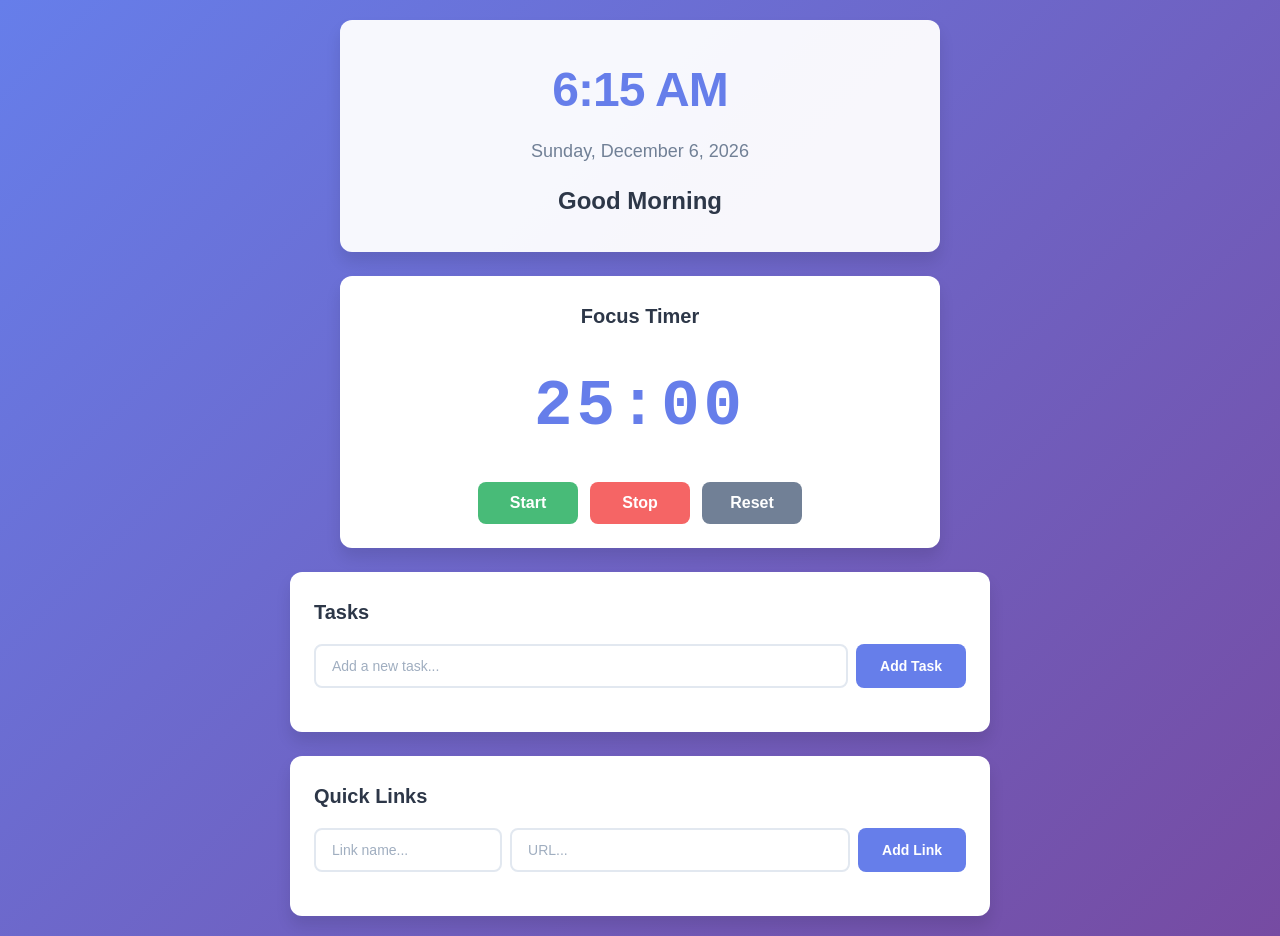
==== index.html @ 47453f48 "feat(productivity-dashboard): Initialize project with core components - Add design specification doc" ====
<!DOCTYPE html>
<html lang="en">
<head>
  <meta charset="UTF-8">
  <meta name="viewport" content="width=device-width, initial-scale=1.0">
  <meta name="description" content="A simple productivity dashboard with timer, tasks, and quick links">
  <title>Productivity Dashboard</title>
  <link rel="stylesheet" href="css/styles.css">
</head>
<body>
  <!-- Greeting Module -->
  <section class="greeting-section">
    <div id="time-display"></div>
    <div id="date-display"></div>
    <div id="greeting-text"></div>
  </section>

  <!-- Focus Timer -->
  <section class="timer-section">
    <h2>Focus Timer</h2>
    <div id="timer-display">25:00</div>
    <div class="timer-controls">
      <button id="timer-start">Start</button>
      <button id="timer-stop">Stop</button>
      <button id="timer-reset">Reset</button>
    </div>
  </section>

  <!-- Task List -->
  <section class="tasks-section">
    <h2>Tasks</h2>
    <form id="task-form">
      <input 
        type="text" 
        id="task-input" 
        placeholder="Add a new task..." 
        autocomplete="off"
      >
      <button type="submit">Add Task</button>
    </form>
    <div id="task-list"></div>
  </section>

  <!-- Quick Links Panel -->
  <section class="links-section">
    <h2>Quick Links</h2>
    <form id="link-form">
      <input 
        type="text" 
        id="link-name-input" 
        placeholder="Link name..." 
        autocomplete="off"
      >
      <input 
        type="text" 
        id="link-url-input" 
        placeholder="URL..." 
        autocomplete="off"
      >
      <button type="submit">Add Link</button>
    </form>
    <div id="links-container"></div>
  </section>

  <script src="js/app.js"></script>
</body>
</html>
---- css/styles.css ----
/* Productivity Dashboard Styles */

/* ===== Base Styles and Layout (Subtask 11.1) ===== */

/* Reset and Base Styles */
* {
  margin: 0;
  padding: 0;
  box-sizing: border-box;
}

body {
  font-family: -apple-system, BlinkMacSystemFont, 'Segoe UI', Roboto, Oxygen, Ubuntu, Cantarell, sans-serif;
  font-size: 16px;
  line-height: 1.6;
  color: #333;
  background: linear-gradient(135deg, #667eea 0%, #764ba2 100%);
  min-height: 100vh;
  padding: 20px;
}

/* Color Scheme Variables */
:root {
  --primary-color: #667eea;
  --primary-dark: #5568d3;
  --secondary-color: #764ba2;
  --success-color: #48bb78;
  --danger-color: #f56565;
  --text-primary: #2d3748;
  --text-secondary: #718096;
  --text-light: #a0aec0;
  --bg-white: #ffffff;
  --bg-light: #f7fafc;
  --border-color: #e2e8f0;
  --shadow-sm: 0 1px 3px rgba(0, 0, 0, 0.1);
  --shadow-md: 0 4px 6px rgba(0, 0, 0, 0.1);
  --shadow-lg: 0 10px 15px rgba(0, 0, 0, 0.1);
  --radius-sm: 4px;
  --radius-md: 8px;
  --radius-lg: 12px;
}

/* Main Container Layout */
body {
  display: flex;
  flex-direction: column;
  align-items: center;
  gap: 24px;
  max-width: 1200px;
  margin: 0 auto;
}

/* Section Base Styles */
section {
  background: var(--bg-white);
  border-radius: var(--radius-lg);
  padding: 24px;
  box-shadow: var(--shadow-lg);
  width: 100%;
  max-width: 600px;
}

section h2 {
  font-size: 20px;
  font-weight: 600;
  color: var(--text-primary);
  margin-bottom: 16px;
}

/* ===== Greeting Module Styles (Subtask 11.1) ===== */

.greeting-section {
  text-align: center;
  padding: 32px 24px;
  background: rgba(255, 255, 255, 0.95);
}

#time-display {
  font-size: 48px;
  font-weight: 700;
  color: var(--primary-color);
  margin-bottom: 8px;
  letter-spacing: -1px;
}

#date-display {
  font-size: 18px;
  color: var(--text-secondary);
  margin-bottom: 16px;
  font-weight: 500;
}

#greeting-text {
  font-size: 24px;
  color: var(--text-primary);
  font-weight: 600;
}

/* ===== Focus Timer Styles (Subtask 11.2) ===== */

.timer-section {
  text-align: center;
}

#timer-display {
  font-size: 64px;
  font-weight: 700;
  color: var(--primary-color);
  margin: 24px 0;
  font-family: 'Courier New', monospace;
  letter-spacing: 4px;
}

.timer-controls {
  display: flex;
  gap: 12px;
  justify-content: center;
  flex-wrap: wrap;
}

.timer-controls button {
  padding: 12px 24px;
  font-size: 16px;
  font-weight: 600;
  border: none;
  border-radius: var(--radius-md);
  cursor: pointer;
  transition: all 0.2s ease;
  min-width: 100px;
}

#timer-start {
  background-color: var(--success-color);
  color: white;
}

#timer-start:hover {
  background-color: #38a169;
  transform: translateY(-2px);
  box-shadow: var(--shadow-md);
}

#timer-start:active {
  transform: translateY(0);
  box-shadow: var(--shadow-sm);
}

#timer-stop {
  background-color: var(--danger-color);
  color: white;
}

#timer-stop:hover {
  background-color: #e53e3e;
  transform: translateY(-2px);
  box-shadow: var(--shadow-md);
}

#timer-stop:active {
  transform: translateY(0);
  box-shadow: var(--shadow-sm);
}

#timer-reset {
  background-color: var(--text-secondary);
  color: white;
}

#timer-reset:hover {
  background-color: #4a5568;
  transform: translateY(-2px);
  box-shadow: var(--shadow-md);
}

#timer-reset:active {
  transform: translateY(0);
  box-shadow: var(--shadow-sm);
}

/* ===== Task List Styles (Subtask 11.3) ===== */

.tasks-section {
  max-width: 700px;
}

#task-form {
  display: flex;
  gap: 8px;
  margin-bottom: 20px;
}

#task-input {
  flex: 1;
  padding: 12px 16px;
  font-size: 14px;
  border: 2px solid var(--border-color);
  border-radius: var(--radius-md);
  outline: none;
  transition: border-color 0.2s ease;
}

#task-input:focus {
  border-color: var(--primary-color);
}

#task-input::placeholder {
  color: var(--text-light);
}

#task-form button {
  padding: 12px 24px;
  font-size: 14px;
  font-weight: 600;
  background-color: var(--primary-color);
  color: white;
  border: none;
  border-radius: var(--radius-md);
  cursor: pointer;
  transition: all 0.2s ease;
  white-space: nowrap;
}

#task-form button:hover {
  background-color: var(--primary-dark);
  transform: translateY(-2px);
  box-shadow: var(--shadow-md);
}

#task-form button:active {
  transform: translateY(0);
  box-shadow: var(--shadow-sm);
}

#task-list {
  display: flex;
  flex-direction: column;
  gap: 8px;
}

.task-item {
  display: flex;
  align-items: center;
  gap: 12px;
  padding: 12px 16px;
  background-color: var(--bg-light);
  border: 1px solid var(--border-color);
  border-radius: var(--radius-md);
  transition: all 0.2s ease;
}

.task-item:hover {
  background-color: #edf2f7;
  box-shadow: var(--shadow-sm);
}

.task-checkbox {
  width: 20px;
  height: 20px;
  cursor: pointer;
  flex-shrink: 0;
}

.task-text {
  flex: 1;
  font-size: 14px;
  color: var(--text-primary);
  word-break: break-word;
}

.task-item.completed .task-text {
  text-decoration: line-through;
  color: var(--text-light);
}

.task-edit-input {
  flex: 1;
  padding: 8px 12px;
  font-size: 14px;
  border: 2px solid var(--primary-color);
  border-radius: var(--radius-sm);
  outline: none;
}

.task-controls {
  display: flex;
  gap: 8px;
  flex-shrink: 0;
}

.task-edit-btn,
.task-delete-btn,
.task-save-btn,
.task-cancel-btn {
  padding: 6px 12px;
  font-size: 12px;
  font-weight: 600;
  border: none;
  border-radius: var(--radius-sm);
  cursor: pointer;
  transition: all 0.2s ease;
}

.task-edit-btn {
  background-color: var(--primary-color);
  color: white;
}

.task-edit-btn:hover {
  background-color: var(--primary-dark);
  transform: translateY(-1px);
}

.task-delete-btn {
  background-color: var(--danger-color);
  color: white;
}

.task-delete-btn:hover {
  background-color: #e53e3e;
  transform: translateY(-1px);
}

.task-save-btn {
  background-color: var(--success-color);
  color: white;
}

.task-save-btn:hover {
  background-color: #38a169;
  transform: translateY(-1px);
}

.task-cancel-btn {
  background-color: var(--text-secondary);
  color: white;
}

.task-cancel-btn:hover {
  background-color: #4a5568;
  transform: translateY(-1px);
}

/* ===== Quick Links Panel Styles (Subtask 11.4) ===== */

.links-section {
  max-width: 700px;
}

#link-form {
  display: flex;
  gap: 8px;
  margin-bottom: 20px;
  flex-wrap: wrap;
}

#link-name-input,
#link-url-input {
  padding: 12px 16px;
  font-size: 14px;
  border: 2px solid var(--border-color);
  border-radius: var(--radius-md);
  outline: none;
  transition: border-color 0.2s ease;
}

#link-name-input {
  flex: 1;
  min-width: 150px;
}

#link-url-input {
  flex: 2;
  min-width: 200px;
}

#link-name-input:focus,
#link-url-input:focus {
  border-color: var(--primary-color);
}

#link-name-input::placeholder,
#link-url-input::placeholder {
  color: var(--text-light);
}

#link-form button {
  padding: 12px 24px;
  font-size: 14px;
  font-weight: 600;
  background-color: var(--primary-color);
  color: white;
  border: none;
  border-radius: var(--radius-md);
  cursor: pointer;
  transition: all 0.2s ease;
  white-space: nowrap;
}

#link-form button:hover {
  background-color: var(--primary-dark);
  transform: translateY(-2px);
  box-shadow: var(--shadow-md);
}

#link-form button:active {
  transform: translateY(0);
  box-shadow: var(--shadow-sm);
}

#links-container {
  display: flex;
  flex-wrap: wrap;
  gap: 12px;
}

.link-button {
  display: flex;
  align-items: center;
  gap: 8px;
  background-color: var(--bg-light);
  border: 1px solid var(--border-color);
  border-radius: var(--radius-md);
  padding: 4px 4px 4px 12px;
  transition: all 0.2s ease;
}

.link-button:hover {
  background-color: #edf2f7;
  box-shadow: var(--shadow-sm);
}

.link-btn {
  padding: 8px 16px;
  font-size: 14px;
  font-weight: 500;
  color: var(--primary-color);
  background: none;
  border: none;
  cursor: pointer;
  transition: color 0.2s ease;
  text-decoration: none;
}

.link-btn:hover {
  color: var(--primary-dark);
  text-decoration: underline;
}

.link-delete-btn {
  padding: 6px 10px;
  font-size: 12px;
  font-weight: 600;
  background-color: var(--danger-color);
  color: white;
  border: none;
  border-radius: var(--radius-sm);
  cursor: pointer;
  transition: all 0.2s ease;
}

.link-delete-btn:hover {
  background-color: #e53e3e;
  transform: translateY(-1px);
}

.link-delete-btn:active {
  transform: translateY(0);
}

/* ===== Responsive Design ===== */

@media (max-width: 768px) {
  body {
    padding: 12px;
    gap: 16px;
  }

  section {
    padding: 20px;
  }

  #time-display {
    font-size: 36px;
  }

  #date-display {
    font-size: 16px;
  }

  #greeting-text {
    font-size: 20px;
  }

  #timer-display {
    font-size: 48px;
  }

  .timer-controls button {
    min-width: 80px;
    padding: 10px 16px;
    font-size: 14px;
  }

  #task-form,
  #link-form {
    flex-direction: column;
  }

  #task-form button,
  #link-form button {
    width: 100%;
  }

  #link-name-input,
  #link-url-input {
    width: 100%;
    min-width: unset;
  }
}

@media (max-width: 480px) {
  #time-display {
    font-size: 32px;
  }

  #timer-display {
    font-size: 40px;
    letter-spacing: 2px;
  }

  section h2 {
    font-size: 18px;
  }
}
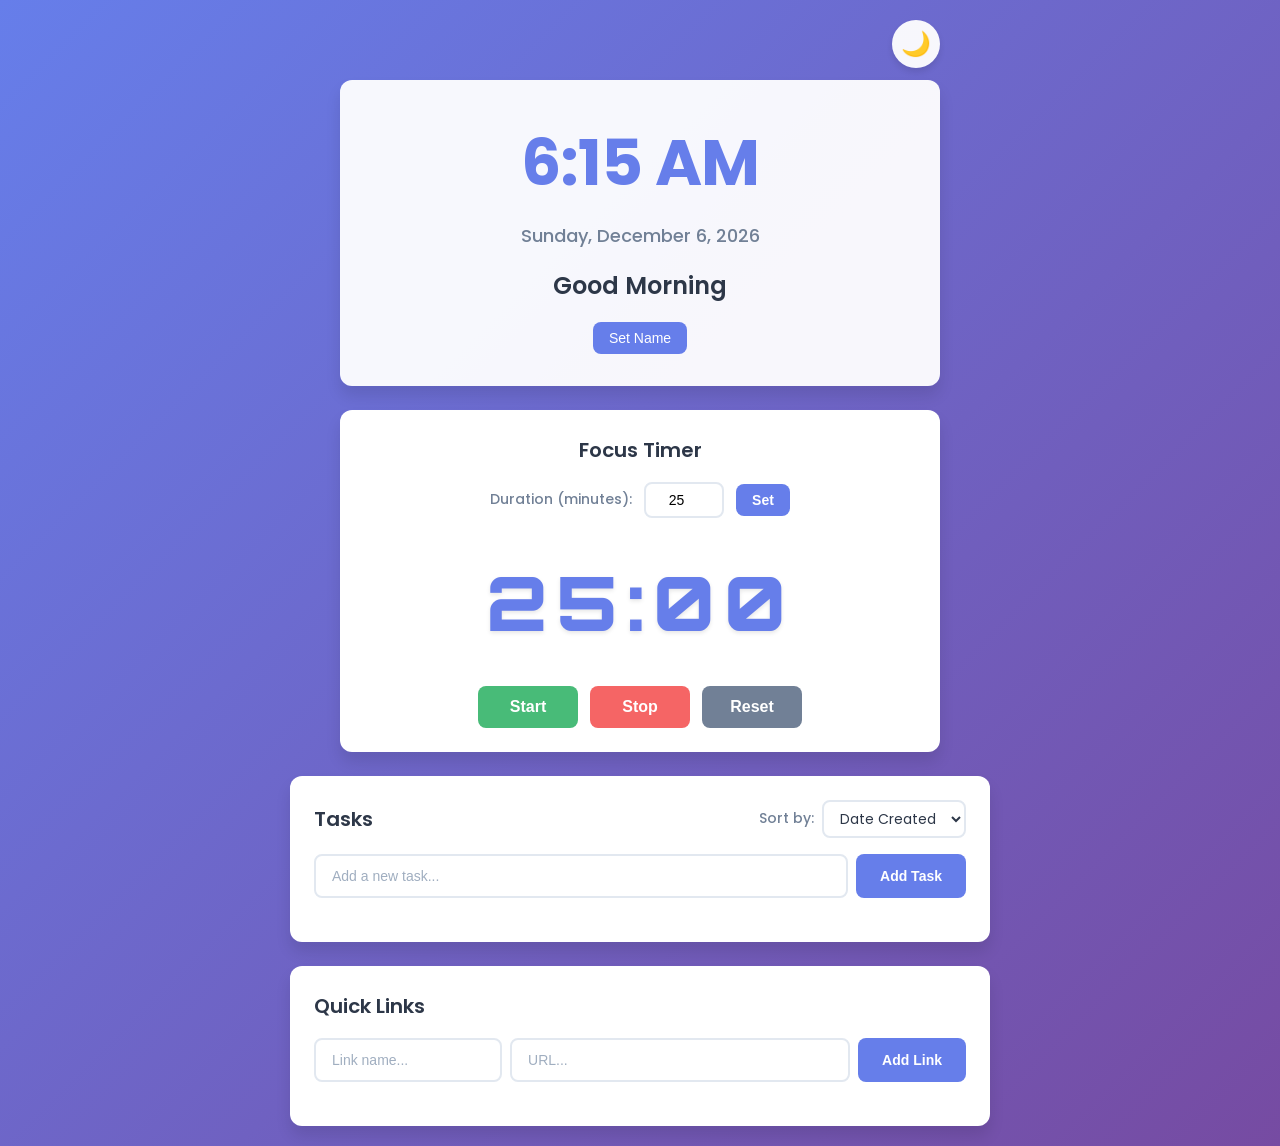
==== commit 97e30060: "feat(productivity-dashboard): Add dark theme, timer customization, and comprehensive styling - Add d" ====
--- a/index.html
+++ b/index.html
@@ -5,19 +5,35 @@
   <meta name="viewport" content="width=device-width, initial-scale=1.0">
   <meta name="description" content="A simple productivity dashboard with timer, tasks, and quick links">
   <title>Productivity Dashboard</title>
+  <link rel="preconnect" href="https://fonts.googleapis.com">
+  <link rel="preconnect" href="https://fonts.gstatic.com" crossorigin>
+  <link href="https://fonts.googleapis.com/css2?family=Poppins:wght@300;400;500;600;700&family=Orbitron:wght@700;900&display=swap" rel="stylesheet">
   <link rel="stylesheet" href="css/styles.css">
 </head>
 <body>
+  <!-- Settings Bar -->
+  <div class="settings-bar">
+    <button id="theme-toggle" class="theme-toggle" aria-label="Toggle theme">
+      <span class="theme-icon">🌙</span>
+    </button>
+  </div>
+
   <!-- Greeting Module -->
   <section class="greeting-section">
     <div id="time-display"></div>
     <div id="date-display"></div>
     <div id="greeting-text"></div>
+    <button id="name-edit-btn" class="name-edit-btn">Set Name</button>
   </section>
 
   <!-- Focus Timer -->
   <section class="timer-section">
     <h2>Focus Timer</h2>
+    <div class="timer-settings">
+      <label for="timer-duration">Duration (minutes):</label>
+      <input type="number" id="timer-duration" min="1" max="120" value="25">
+      <button id="timer-set-duration">Set</button>
+    </div>
     <div id="timer-display">25:00</div>
     <div class="timer-controls">
       <button id="timer-start">Start</button>
@@ -28,7 +44,17 @@
 
   <!-- Task List -->
   <section class="tasks-section">
-    <h2>Tasks</h2>
+    <div class="tasks-header">
+      <h2>Tasks</h2>
+      <div class="task-sort-controls">
+        <label for="task-sort">Sort by:</label>
+        <select id="task-sort">
+          <option value="created">Date Created</option>
+          <option value="alphabetical">A-Z</option>
+          <option value="completed">Completed</option>
+        </select>
+      </div>
+    </div>
     <form id="task-form">
       <input 
         type="text" 
--- a/css/styles.css
+++ b/css/styles.css
@@ -10,13 +10,68 @@
 }
 
 body {
-  font-family: -apple-system, BlinkMacSystemFont, 'Segoe UI', Roboto, Oxygen, Ubuntu, Cantarell, sans-serif;
+  font-family: 'Poppins', -apple-system, BlinkMacSystemFont, 'Segoe UI', Roboto, Oxygen, Ubuntu, Cantarell, sans-serif;
   font-size: 16px;
   line-height: 1.6;
   color: #333;
   background: linear-gradient(135deg, #667eea 0%, #764ba2 100%);
   min-height: 100vh;
   padding: 20px;
+  transition: background 0.3s ease, color 0.3s ease;
+}
+
+/* Dark Theme */
+body[data-theme="dark"] {
+  background: linear-gradient(135deg, #1a202c 0%, #2d3748 100%);
+  color: #e2e8f0;
+}
+
+body[data-theme="dark"] section {
+  background: #2d3748;
+  color: #e2e8f0;
+}
+
+body[data-theme="dark"] section h2 {
+  color: #e2e8f0;
+}
+
+body[data-theme="dark"] input {
+  background-color: #1a202c;
+  color: #e2e8f0;
+  border-color: #4a5568;
+}
+
+body[data-theme="dark"] input::placeholder {
+  color: #718096;
+}
+
+body[data-theme="dark"] select {
+  background-color: #1a202c;
+  color: #e2e8f0;
+  border-color: #4a5568;
+}
+
+body[data-theme="dark"] .task-item,
+body[data-theme="dark"] .link-button {
+  background-color: #1a202c;
+  border-color: #4a5568;
+}
+
+body[data-theme="dark"] .task-item:hover,
+body[data-theme="dark"] .link-button:hover {
+  background-color: #374151;
+}
+
+body[data-theme="dark"] .task-text {
+  color: #e2e8f0;
+}
+
+body[data-theme="dark"] .link-btn {
+  color: #90cdf4;
+}
+
+body[data-theme="dark"] .link-btn:hover {
+  color: #63b3ed;
 }
 
 /* Color Scheme Variables */
@@ -40,6 +95,43 @@
   --radius-lg: 12px;
 }
 
+/* Settings Bar */
+.settings-bar {
+  width: 100%;
+  max-width: 600px;
+  display: flex;
+  justify-content: flex-end;
+  margin-bottom: -12px;
+}
+
+.theme-toggle {
+  background: rgba(255, 255, 255, 0.95);
+  border: none;
+  border-radius: 50%;
+  width: 48px;
+  height: 48px;
+  cursor: pointer;
+  display: flex;
+  align-items: center;
+  justify-content: center;
+  font-size: 24px;
+  box-shadow: var(--shadow-md);
+  transition: all 0.3s ease;
+}
+
+.theme-toggle:hover {
+  transform: scale(1.1) rotate(15deg);
+  box-shadow: var(--shadow-lg);
+}
+
+.theme-toggle:active {
+  transform: scale(0.95);
+}
+
+body[data-theme="dark"] .theme-toggle {
+  background: #4a5568;
+}
+
 /* Main Container Layout */
 body {
   display: flex;
@@ -73,10 +165,15 @@
   text-align: center;
   padding: 32px 24px;
   background: rgba(255, 255, 255, 0.95);
+  position: relative;
+}
+
+body[data-theme="dark"] .greeting-section {
+  background: #2d3748;
 }
 
 #time-display {
-  font-size: 48px;
+  font-size: 64px;
   font-weight: 700;
   color: var(--primary-color);
   margin-bottom: 8px;
@@ -90,10 +187,41 @@
   font-weight: 500;
 }
 
+body[data-theme="dark"] #date-display {
+  color: #a0aec0;
+}
+
 #greeting-text {
   font-size: 24px;
   color: var(--text-primary);
   font-weight: 600;
+  margin-bottom: 16px;
+}
+
+body[data-theme="dark"] #greeting-text {
+  color: #e2e8f0;
+}
+
+.name-edit-btn {
+  padding: 8px 16px;
+  font-size: 14px;
+  font-weight: 500;
+  background-color: var(--primary-color);
+  color: white;
+  border: none;
+  border-radius: var(--radius-md);
+  cursor: pointer;
+  transition: all 0.2s ease;
+}
+
+.name-edit-btn:hover {
+  background-color: var(--primary-dark);
+  transform: translateY(-2px);
+  box-shadow: var(--shadow-md);
+}
+
+.name-edit-btn:active {
+  transform: translateY(0);
 }
 
 /* ===== Focus Timer Styles (Subtask 11.2) ===== */
@@ -102,13 +230,69 @@
   text-align: center;
 }
 
+.timer-settings {
+  display: flex;
+  align-items: center;
+  justify-content: center;
+  gap: 12px;
+  margin-bottom: 16px;
+  flex-wrap: wrap;
+}
+
+.timer-settings label {
+  font-size: 14px;
+  font-weight: 500;
+  color: var(--text-secondary);
+}
+
+body[data-theme="dark"] .timer-settings label {
+  color: #a0aec0;
+}
+
+#timer-duration {
+  width: 80px;
+  padding: 8px 12px;
+  font-size: 14px;
+  border: 2px solid var(--border-color);
+  border-radius: var(--radius-md);
+  outline: none;
+  text-align: center;
+}
+
+#timer-duration:focus {
+  border-color: var(--primary-color);
+}
+
+#timer-set-duration {
+  padding: 8px 16px;
+  font-size: 14px;
+  font-weight: 600;
+  background-color: var(--primary-color);
+  color: white;
+  border: none;
+  border-radius: var(--radius-md);
+  cursor: pointer;
+  transition: all 0.2s ease;
+}
+
+#timer-set-duration:hover {
+  background-color: var(--primary-dark);
+  transform: translateY(-2px);
+  box-shadow: var(--shadow-md);
+}
+
+#timer-set-duration:active {
+  transform: translateY(0);
+}
+
 #timer-display {
-  font-size: 64px;
-  font-weight: 700;
+  font-size: 75px;
+  font-weight: 900;
   color: var(--primary-color);
   margin: 24px 0;
-  font-family: 'Courier New', monospace;
-  letter-spacing: 4px;
+  font-family: 'Orbitron', monospace;
+  letter-spacing: 8px;
+  text-shadow: 0 2px 4px rgba(0, 0, 0, 0.1);
 }
 
 .timer-controls {
@@ -181,6 +365,58 @@
 
 .tasks-section {
   max-width: 700px;
+}
+
+.tasks-header {
+  display: flex;
+  justify-content: space-between;
+  align-items: center;
+  margin-bottom: 16px;
+  flex-wrap: wrap;
+  gap: 12px;
+}
+
+.tasks-header h2 {
+  margin-bottom: 0;
+}
+
+.task-sort-controls {
+  display: flex;
+  align-items: center;
+  gap: 8px;
+}
+
+.task-sort-controls label {
+  font-size: 14px;
+  font-weight: 500;
+  color: var(--text-secondary);
+}
+
+body[data-theme="dark"] .task-sort-controls label {
+  color: #a0aec0;
+}
+
+#task-sort {
+  padding: 6px 12px;
+  font-size: 14px;
+  border: 2px solid var(--border-color);
+  border-radius: var(--radius-md);
+  outline: none;
+  cursor: pointer;
+  background-color: white;
+  color: var(--text-primary);
+  font-family: 'Poppins', sans-serif;
+  transition: border-color 0.2s ease;
+}
+
+#task-sort:focus {
+  border-color: var(--primary-color);
+}
+
+body[data-theme="dark"] #task-sort {
+  background-color: #1a202c;
+  color: #e2e8f0;
+  border-color: #4a5568;
 }
 
 #task-form {
